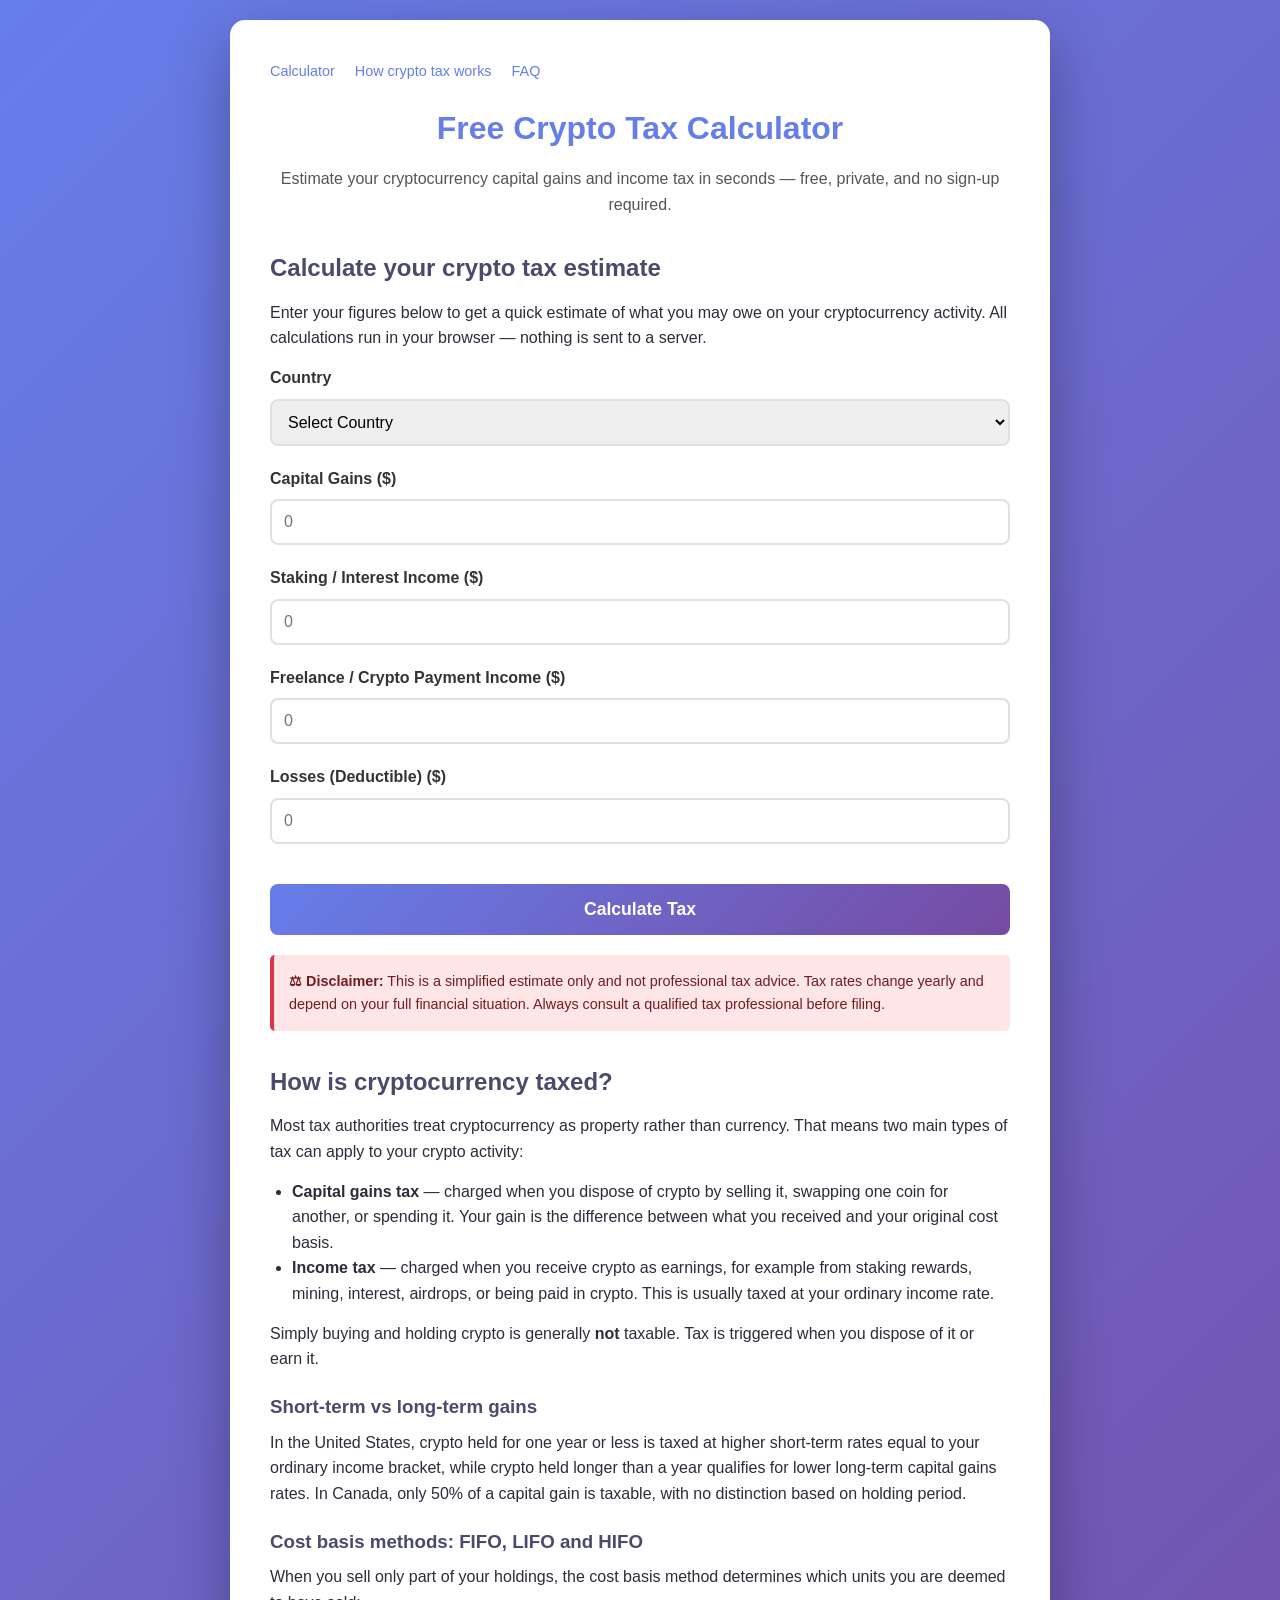
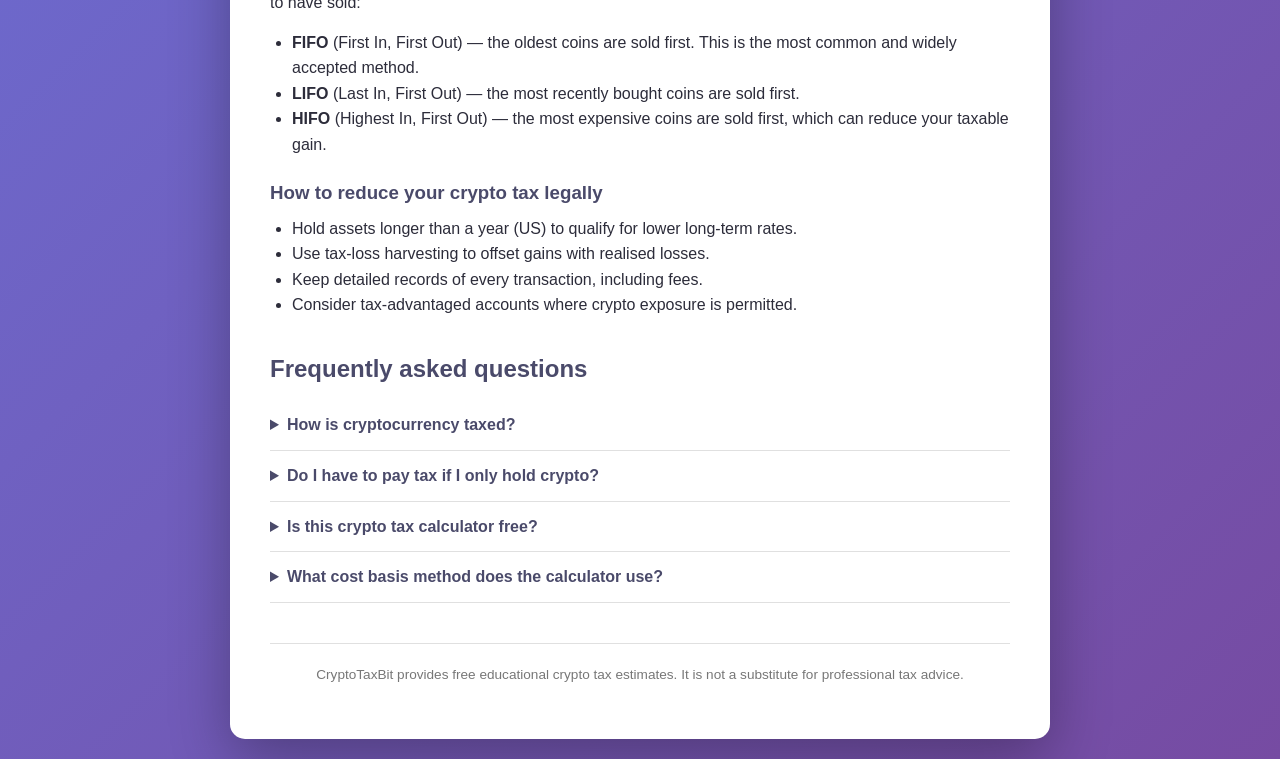
==== index.html @ a578b090 "Add SEO-optimized homepage, robots.txt and sitemap - Rename index.html.txt to index.html so it is se" ====
<!DOCTYPE html>
<html lang="en">
<head>
    <meta charset="UTF-8">
    <meta name="viewport" content="width=device-width, initial-scale=1.0">

    <!-- Primary SEO meta -->
    <title>Free Crypto Tax Calculator (2026) | Estimate Capital Gains & Income Tax</title>
    <meta name="description" content="Free crypto tax calculator. Estimate your cryptocurrency capital gains, staking and DeFi income tax for the US and Canada in seconds. No sign-up required.">
    <meta name="keywords" content="crypto tax calculator, cryptocurrency tax calculator, bitcoin tax calculator, crypto capital gains calculator, staking tax calculator">
    <link rel="canonical" href="https://cryptotaxbit.com/">
    <meta name="robots" content="index, follow, max-image-preview:large">
    <meta name="theme-color" content="#667eea">

    <!-- Open Graph -->
    <meta property="og:type" content="website">
    <meta property="og:site_name" content="CryptoTaxBit">
    <meta property="og:title" content="Free Crypto Tax Calculator (2026) | Capital Gains & Income">
    <meta property="og:description" content="Estimate your cryptocurrency capital gains, staking and DeFi income tax for the US and Canada in seconds. Free, private, no sign-up.">
    <meta property="og:url" content="https://cryptotaxbit.com/">
    <meta property="og:image" content="https://cryptotaxbit.com/og-image.png">

    <!-- Twitter -->
    <meta name="twitter:card" content="summary_large_image">
    <meta name="twitter:title" content="Free Crypto Tax Calculator (2026)">
    <meta name="twitter:description" content="Estimate your crypto capital gains and income tax for the US and Canada in seconds. Free, no sign-up.">
    <meta name="twitter:image" content="https://cryptotaxbit.com/og-image.png">

    <!-- Structured data: WebApplication -->
    <script type="application/ld+json">
    {
      "@context": "https://schema.org",
      "@type": "WebApplication",
      "name": "CryptoTaxBit Crypto Tax Calculator",
      "url": "https://cryptotaxbit.com/",
      "applicationCategory": "FinanceApplication",
      "operatingSystem": "Any (web browser)",
      "description": "Free crypto tax calculator to estimate cryptocurrency capital gains, staking and DeFi income tax for the US and Canada.",
      "offers": {
        "@type": "Offer",
        "price": "0",
        "priceCurrency": "USD"
      }
    }
    </script>

    <!-- Structured data: FAQ -->
    <script type="application/ld+json">
    {
      "@context": "https://schema.org",
      "@type": "FAQPage",
      "mainEntity": [
        {
          "@type": "Question",
          "name": "How is cryptocurrency taxed?",
          "acceptedAnswer": {
            "@type": "Answer",
            "text": "In most countries, including the US and Canada, selling, swapping or spending crypto is a taxable event subject to capital gains tax. Crypto earned from staking, mining, interest or as payment is usually taxed as income at your ordinary rate."
          }
        },
        {
          "@type": "Question",
          "name": "Do I have to pay tax if I only hold crypto?",
          "acceptedAnswer": {
            "@type": "Answer",
            "text": "No. Simply buying and holding cryptocurrency is generally not a taxable event. Tax is typically triggered when you dispose of crypto by selling, trading, or spending it, or when you receive crypto as income."
          }
        },
        {
          "@type": "Question",
          "name": "Is this crypto tax calculator free?",
          "acceptedAnswer": {
            "@type": "Answer",
            "text": "Yes. The CryptoTaxBit calculator is completely free to use, requires no sign-up, and runs entirely in your browser so your figures stay private."
          }
        },
        {
          "@type": "Question",
          "name": "What cost basis method does the calculator use?",
          "acceptedAnswer": {
            "@type": "Answer",
            "text": "This tool gives a simplified estimate based on your total gains and income. For exact filing you should track each disposal using an accepted cost basis method such as FIFO, LIFO or HIFO, and consult a tax professional."
          }
        }
      ]
    }
    </script>

    <style>
        * { margin: 0; padding: 0; box-sizing: border-box; }
        body {
            font-family: 'Segoe UI', Tahoma, Geneva, Verdana, sans-serif;
            background: linear-gradient(135deg, #667eea 0%, #764ba2 100%);
            min-height: 100vh;
            padding: 20px;
            color: #2c2c3a;
            line-height: 1.6;
        }
        .container {
            max-width: 820px;
            margin: 0 auto;
            background: white;
            border-radius: 15px;
            box-shadow: 0 20px 60px rgba(0,0,0,0.3);
            padding: 40px;
        }
        header nav { font-size: 0.9em; margin-bottom: 20px; }
        header nav a { color: #667eea; text-decoration: none; margin-right: 16px; }
        h1 { color: #667eea; margin-bottom: 12px; text-align: center; }
        .subtitle { text-align: center; color: #555; margin-bottom: 30px; }
        h2 { color: #4a4a6a; margin: 32px 0 12px; }
        h3 { color: #4a4a6a; margin: 20px 0 8px; }
        p { margin-bottom: 14px; }
        ul { margin: 0 0 14px 22px; }
        .form-group { margin-bottom: 20px; }
        label { display: block; font-weight: 600; margin-bottom: 8px; color: #333; }
        input, select { width: 100%; padding: 12px; border: 2px solid #e0e0e0; border-radius: 8px; font-size: 1em; }
        input:focus, select:focus { outline: none; border-color: #667eea; }
        button { width: 100%; padding: 15px; background: linear-gradient(135deg, #667eea 0%, #764ba2 100%); color: white; border: none; border-radius: 8px; font-size: 1.1em; font-weight: 600; cursor: pointer; margin-top: 20px; }
        button:hover { transform: translateY(-2px); box-shadow: 0 10px 25px rgba(102, 126, 234, 0.3); }
        .results { background: #f0f8ff; border: 2px solid #667eea; padding: 25px; border-radius: 10px; margin-top: 30px; display: none; }
        .results.show { display: block; }
        .result-item { display: flex; justify-content: space-between; padding: 10px 0; border-bottom: 1px solid #e0e0e0; }
        .result-value { color: #667eea; font-weight: 700; font-size: 1.1em; }
        .disclaimer { background: #ffe6e6; border-left: 4px solid #dc3545; padding: 15px; margin-top: 20px; border-radius: 5px; font-size: 0.9em; color: #721c24; }
        details { border-bottom: 1px solid #e0e0e0; padding: 12px 0; }
        summary { font-weight: 600; cursor: pointer; color: #4a4a6a; }
        footer { margin-top: 40px; padding-top: 20px; border-top: 1px solid #e0e0e0; font-size: 0.85em; color: #777; text-align: center; }
    </style>
</head>
<body>
    <div class="container">
        <header>
            <nav aria-label="Primary">
                <a href="#calculator">Calculator</a>
                <a href="#how-it-works">How crypto tax works</a>
                <a href="#faq">FAQ</a>
            </nav>
            <h1>Free Crypto Tax Calculator</h1>
            <p class="subtitle">Estimate your cryptocurrency capital gains and income tax in seconds &mdash; free, private, and no sign-up required.</p>
        </header>

        <main>
            <section id="calculator" aria-labelledby="calc-heading">
                <h2 id="calc-heading">Calculate your crypto tax estimate</h2>
                <p>Enter your figures below to get a quick estimate of what you may owe on your cryptocurrency activity. All calculations run in your browser &mdash; nothing is sent to a server.</p>

                <div class="form-group">
                    <label for="country">Country</label>
                    <select id="country">
                        <option value="">Select Country</option>
                        <option value="us">United States</option>
                        <option value="canada">Canada</option>
                    </select>
                </div>

                <div class="form-group">
                    <label for="gains">Capital Gains ($)</label>
                    <input type="number" id="gains" placeholder="0" min="0" step="0.01">
                </div>

                <div class="form-group">
                    <label for="staking">Staking / Interest Income ($)</label>
                    <input type="number" id="staking" placeholder="0" min="0" step="0.01">
                </div>

                <div class="form-group">
                    <label for="freelance">Freelance / Crypto Payment Income ($)</label>
                    <input type="number" id="freelance" placeholder="0" min="0" step="0.01">
                </div>

                <div class="form-group">
                    <label for="losses">Losses (Deductible) ($)</label>
                    <input type="number" id="losses" placeholder="0" min="0" step="0.01">
                </div>

                <button onclick="calculateTax()">Calculate Tax</button>

                <div class="results" id="results">
                    <div class="result-item">
                        <span>Total Taxable Income:</span>
                        <span class="result-value">$<span id="taxable">0.00</span></span>
                    </div>
                    <div class="result-item">
                        <span>Estimated Tax:</span>
                        <span class="result-value">$<span id="tax">0.00</span></span>
                    </div>
                    <div class="result-item">
                        <span>Quarterly Payment:</span>
                        <span class="result-value">$<span id="quarterly">0.00</span></span>
                    </div>
                    <div class="result-item">
                        <span>Monthly Set-Aside:</span>
                        <span class="result-value">$<span id="monthly">0.00</span></span>
                    </div>
                </div>

                <div class="disclaimer">
                    <strong>&#9878; Disclaimer:</strong> This is a simplified estimate only and not professional tax advice. Tax rates change yearly and depend on your full financial situation. Always consult a qualified tax professional before filing.
                </div>
            </section>

            <section id="how-it-works" aria-labelledby="how-heading">
                <h2 id="how-heading">How is cryptocurrency taxed?</h2>
                <p>Most tax authorities treat cryptocurrency as property rather than currency. That means two main types of tax can apply to your crypto activity:</p>
                <ul>
                    <li><strong>Capital gains tax</strong> &mdash; charged when you dispose of crypto by selling it, swapping one coin for another, or spending it. Your gain is the difference between what you received and your original cost basis.</li>
                    <li><strong>Income tax</strong> &mdash; charged when you receive crypto as earnings, for example from staking rewards, mining, interest, airdrops, or being paid in crypto. This is usually taxed at your ordinary income rate.</li>
                </ul>
                <p>Simply buying and holding crypto is generally <strong>not</strong> taxable. Tax is triggered when you dispose of it or earn it.</p>

                <h3>Short-term vs long-term gains</h3>
                <p>In the United States, crypto held for one year or less is taxed at higher short-term rates equal to your ordinary income bracket, while crypto held longer than a year qualifies for lower long-term capital gains rates. In Canada, only 50% of a capital gain is taxable, with no distinction based on holding period.</p>

                <h3>Cost basis methods: FIFO, LIFO and HIFO</h3>
                <p>When you sell only part of your holdings, the cost basis method determines which units you are deemed to have sold:</p>
                <ul>
                    <li><strong>FIFO</strong> (First In, First Out) &mdash; the oldest coins are sold first. This is the most common and widely accepted method.</li>
                    <li><strong>LIFO</strong> (Last In, First Out) &mdash; the most recently bought coins are sold first.</li>
                    <li><strong>HIFO</strong> (Highest In, First Out) &mdash; the most expensive coins are sold first, which can reduce your taxable gain.</li>
                </ul>

                <h3>How to reduce your crypto tax legally</h3>
                <ul>
                    <li>Hold assets longer than a year (US) to qualify for lower long-term rates.</li>
                    <li>Use tax-loss harvesting to offset gains with realised losses.</li>
                    <li>Keep detailed records of every transaction, including fees.</li>
                    <li>Consider tax-advantaged accounts where crypto exposure is permitted.</li>
                </ul>
            </section>

            <section id="faq" aria-labelledby="faq-heading">
                <h2 id="faq-heading">Frequently asked questions</h2>

                <details>
                    <summary>How is cryptocurrency taxed?</summary>
                    <p>In most countries, including the US and Canada, selling, swapping or spending crypto is a taxable event subject to capital gains tax. Crypto earned from staking, mining, interest or as payment is usually taxed as income at your ordinary rate.</p>
                </details>

                <details>
                    <summary>Do I have to pay tax if I only hold crypto?</summary>
                    <p>No. Simply buying and holding cryptocurrency is generally not a taxable event. Tax is typically triggered when you dispose of crypto by selling, trading, or spending it, or when you receive crypto as income.</p>
                </details>

                <details>
                    <summary>Is this crypto tax calculator free?</summary>
                    <p>Yes. The CryptoTaxBit calculator is completely free to use, requires no sign-up, and runs entirely in your browser so your figures stay private.</p>
                </details>

                <details>
                    <summary>What cost basis method does the calculator use?</summary>
                    <p>This tool gives a simplified estimate based on your total gains and income. For exact filing you should track each disposal using an accepted cost basis method such as FIFO, LIFO or HIFO, and consult a tax professional.</p>
                </details>
            </section>
        </main>

        <footer>
            <p>CryptoTaxBit provides free educational crypto tax estimates. It is not a substitute for professional tax advice.</p>
        </footer>
    </div>

    <script>
        function calculateTax() {
            const country = document.getElementById('country').value;
            if (!country) { alert('Please select a country'); return; }

            const gains = parseFloat(document.getElementById('gains').value) || 0;
            const staking = parseFloat(document.getElementById('staking').value) || 0;
            const freelance = parseFloat(document.getElementById('freelance').value) || 0;
            const losses = parseFloat(document.getElementById('losses').value) || 0;

            const totalIncome = gains + staking + freelance;
            const taxable = Math.max(0, totalIncome - losses);

            let tax = 0;
            if (country === 'us') {
                if (taxable <= 11600) tax = taxable * 0.10;
                else if (taxable <= 47150) tax = 1160 + (taxable - 11600) * 0.12;
                else tax = 5426 + (taxable - 47150) * 0.22;
                tax += taxable * 0.05; // estimated state tax
                if (freelance > 0) tax += freelance * 0.153; // self-employment tax
            } else {
                if (taxable <= 55867) tax = taxable * 0.15;
                else if (taxable <= 111733) tax = 8380 + (taxable - 55867) * 0.205;
                else tax = 19630 + (taxable - 111733) * 0.26;
                tax += taxable * 0.08; // estimated provincial tax
            }

            const quarterly = tax / 4;
            const monthly = tax / 12;

            document.getElementById('taxable').textContent = taxable.toFixed(2);
            document.getElementById('tax').textContent = tax.toFixed(2);
            document.getElementById('quarterly').textContent = quarterly.toFixed(2);
            document.getElementById('monthly').textContent = monthly.toFixed(2);
            document.getElementById('results').classList.add('show');
        }
    </script>
</body>
</html>
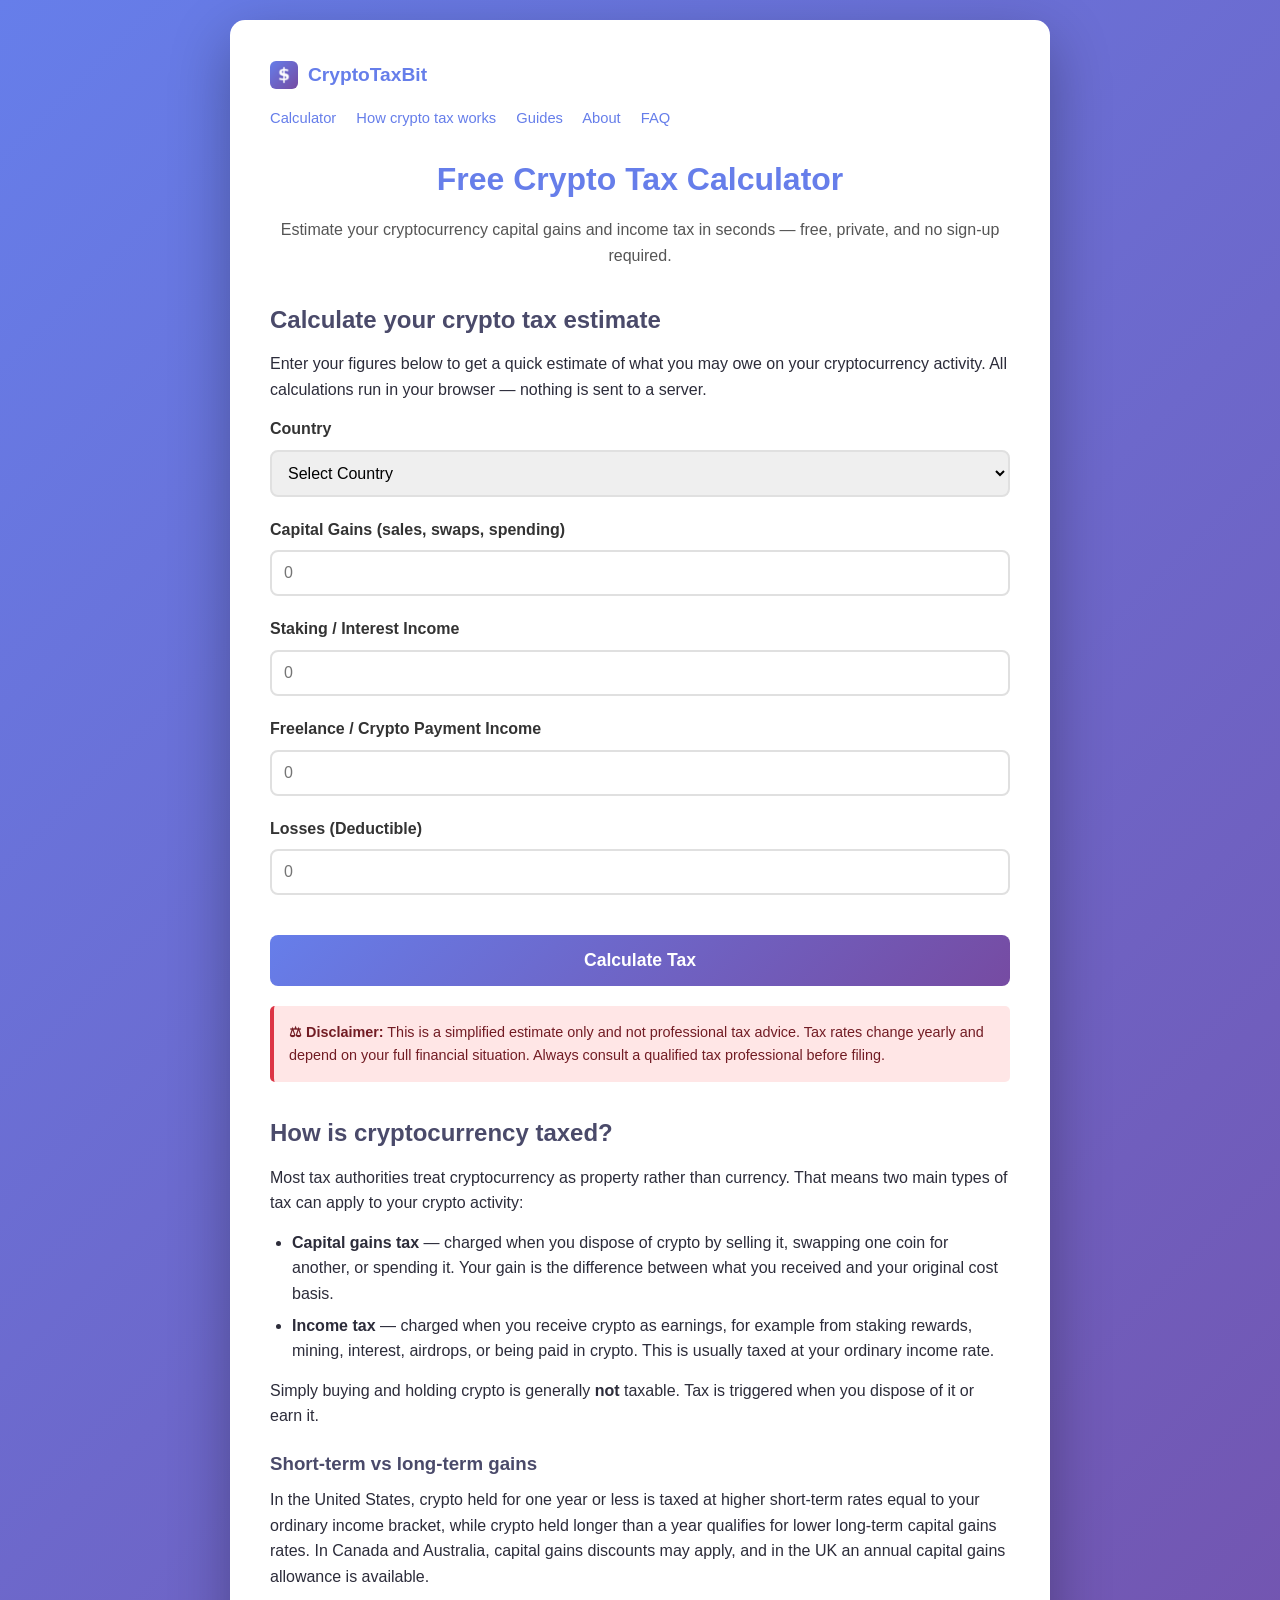
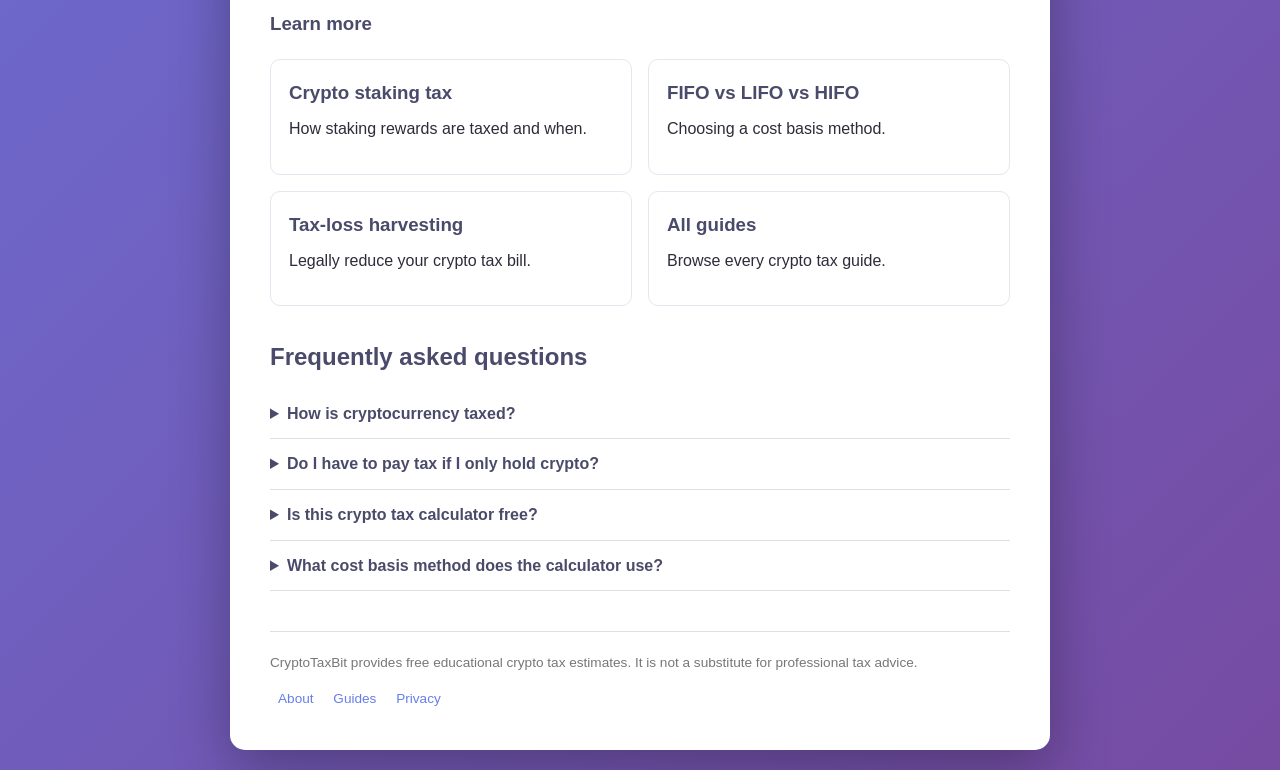
==== commit 3abc5e8e: "Build out full SEO site: guides, About, privacy, icons, OG image - Add favicon (.ico/.png), 1200x630" ====
--- a/index.html
+++ b/index.html
@@ -6,138 +6,99 @@
 
     <!-- Primary SEO meta -->
     <title>Free Crypto Tax Calculator (2026) | Estimate Capital Gains & Income Tax</title>
-    <meta name="description" content="Free crypto tax calculator. Estimate your cryptocurrency capital gains, staking and DeFi income tax for the US and Canada in seconds. No sign-up required.">
-    <meta name="keywords" content="crypto tax calculator, cryptocurrency tax calculator, bitcoin tax calculator, crypto capital gains calculator, staking tax calculator">
+    <meta name="description" content="Free crypto tax calculator. Estimate your cryptocurrency capital gains, staking and DeFi income tax for the US, UK, Canada and Australia in seconds. No sign-up required.">
     <link rel="canonical" href="https://cryptotaxbit.com/">
     <meta name="robots" content="index, follow, max-image-preview:large">
     <meta name="theme-color" content="#667eea">
+
+    <!-- Icons & manifest -->
+    <link rel="icon" href="/favicon.ico" sizes="any">
+    <link rel="icon" href="/favicon.png" type="image/png">
+    <link rel="apple-touch-icon" href="/favicon.png">
+    <link rel="manifest" href="/site.webmanifest">
 
     <!-- Open Graph -->
     <meta property="og:type" content="website">
     <meta property="og:site_name" content="CryptoTaxBit">
     <meta property="og:title" content="Free Crypto Tax Calculator (2026) | Capital Gains & Income">
-    <meta property="og:description" content="Estimate your cryptocurrency capital gains, staking and DeFi income tax for the US and Canada in seconds. Free, private, no sign-up.">
+    <meta property="og:description" content="Estimate your cryptocurrency capital gains, staking and DeFi income tax in seconds. Free, private, no sign-up.">
     <meta property="og:url" content="https://cryptotaxbit.com/">
     <meta property="og:image" content="https://cryptotaxbit.com/og-image.png">
+    <meta property="og:image:width" content="1200">
+    <meta property="og:image:height" content="630">
 
     <!-- Twitter -->
     <meta name="twitter:card" content="summary_large_image">
     <meta name="twitter:title" content="Free Crypto Tax Calculator (2026)">
-    <meta name="twitter:description" content="Estimate your crypto capital gains and income tax for the US and Canada in seconds. Free, no sign-up.">
+    <meta name="twitter:description" content="Estimate your crypto capital gains and income tax in seconds. Free, no sign-up.">
     <meta name="twitter:image" content="https://cryptotaxbit.com/og-image.png">
 
-    <!-- Structured data: WebApplication -->
+    <link rel="stylesheet" href="/styles.css">
+
+    <!-- Structured data -->
     <script type="application/ld+json">
     {
       "@context": "https://schema.org",
-      "@type": "WebApplication",
-      "name": "CryptoTaxBit Crypto Tax Calculator",
-      "url": "https://cryptotaxbit.com/",
-      "applicationCategory": "FinanceApplication",
-      "operatingSystem": "Any (web browser)",
-      "description": "Free crypto tax calculator to estimate cryptocurrency capital gains, staking and DeFi income tax for the US and Canada.",
-      "offers": {
-        "@type": "Offer",
-        "price": "0",
-        "priceCurrency": "USD"
-      }
-    }
-    </script>
-
-    <!-- Structured data: FAQ -->
-    <script type="application/ld+json">
-    {
-      "@context": "https://schema.org",
-      "@type": "FAQPage",
-      "mainEntity": [
+      "@graph": [
         {
-          "@type": "Question",
-          "name": "How is cryptocurrency taxed?",
-          "acceptedAnswer": {
-            "@type": "Answer",
-            "text": "In most countries, including the US and Canada, selling, swapping or spending crypto is a taxable event subject to capital gains tax. Crypto earned from staking, mining, interest or as payment is usually taxed as income at your ordinary rate."
-          }
+          "@type": "Organization",
+          "@id": "https://cryptotaxbit.com/#org",
+          "name": "CryptoTaxBit",
+          "url": "https://cryptotaxbit.com/",
+          "logo": "https://cryptotaxbit.com/favicon.png"
         },
         {
-          "@type": "Question",
-          "name": "Do I have to pay tax if I only hold crypto?",
-          "acceptedAnswer": {
-            "@type": "Answer",
-            "text": "No. Simply buying and holding cryptocurrency is generally not a taxable event. Tax is typically triggered when you dispose of crypto by selling, trading, or spending it, or when you receive crypto as income."
-          }
+          "@type": "WebApplication",
+          "name": "CryptoTaxBit Crypto Tax Calculator",
+          "url": "https://cryptotaxbit.com/",
+          "applicationCategory": "FinanceApplication",
+          "operatingSystem": "Any (web browser)",
+          "description": "Free crypto tax calculator to estimate cryptocurrency capital gains, staking and DeFi income tax for the US, UK, Canada and Australia.",
+          "publisher": { "@id": "https://cryptotaxbit.com/#org" },
+          "offers": { "@type": "Offer", "price": "0", "priceCurrency": "USD" }
         },
         {
-          "@type": "Question",
-          "name": "Is this crypto tax calculator free?",
-          "acceptedAnswer": {
-            "@type": "Answer",
-            "text": "Yes. The CryptoTaxBit calculator is completely free to use, requires no sign-up, and runs entirely in your browser so your figures stay private."
-          }
-        },
-        {
-          "@type": "Question",
-          "name": "What cost basis method does the calculator use?",
-          "acceptedAnswer": {
-            "@type": "Answer",
-            "text": "This tool gives a simplified estimate based on your total gains and income. For exact filing you should track each disposal using an accepted cost basis method such as FIFO, LIFO or HIFO, and consult a tax professional."
-          }
+          "@type": "FAQPage",
+          "mainEntity": [
+            {
+              "@type": "Question",
+              "name": "How is cryptocurrency taxed?",
+              "acceptedAnswer": { "@type": "Answer", "text": "In most countries, selling, swapping or spending crypto is a taxable event subject to capital gains tax. Crypto earned from staking, mining, interest or as payment is usually taxed as income at your ordinary rate." }
+            },
+            {
+              "@type": "Question",
+              "name": "Do I have to pay tax if I only hold crypto?",
+              "acceptedAnswer": { "@type": "Answer", "text": "No. Simply buying and holding cryptocurrency is generally not a taxable event. Tax is typically triggered when you dispose of crypto by selling, trading, or spending it, or when you receive crypto as income." }
+            },
+            {
+              "@type": "Question",
+              "name": "Is this crypto tax calculator free?",
+              "acceptedAnswer": { "@type": "Answer", "text": "Yes. The CryptoTaxBit calculator is completely free to use, requires no sign-up, and runs entirely in your browser so your figures stay private." }
+            },
+            {
+              "@type": "Question",
+              "name": "What cost basis method does the calculator use?",
+              "acceptedAnswer": { "@type": "Answer", "text": "This tool gives a simplified estimate based on your total gains and income. For exact filing you should track each disposal using an accepted cost basis method such as FIFO, LIFO or HIFO, and consult a tax professional." }
+            }
+          ]
         }
       ]
     }
     </script>
-
-    <style>
-        * { margin: 0; padding: 0; box-sizing: border-box; }
-        body {
-            font-family: 'Segoe UI', Tahoma, Geneva, Verdana, sans-serif;
-            background: linear-gradient(135deg, #667eea 0%, #764ba2 100%);
-            min-height: 100vh;
-            padding: 20px;
-            color: #2c2c3a;
-            line-height: 1.6;
-        }
-        .container {
-            max-width: 820px;
-            margin: 0 auto;
-            background: white;
-            border-radius: 15px;
-            box-shadow: 0 20px 60px rgba(0,0,0,0.3);
-            padding: 40px;
-        }
-        header nav { font-size: 0.9em; margin-bottom: 20px; }
-        header nav a { color: #667eea; text-decoration: none; margin-right: 16px; }
-        h1 { color: #667eea; margin-bottom: 12px; text-align: center; }
-        .subtitle { text-align: center; color: #555; margin-bottom: 30px; }
-        h2 { color: #4a4a6a; margin: 32px 0 12px; }
-        h3 { color: #4a4a6a; margin: 20px 0 8px; }
-        p { margin-bottom: 14px; }
-        ul { margin: 0 0 14px 22px; }
-        .form-group { margin-bottom: 20px; }
-        label { display: block; font-weight: 600; margin-bottom: 8px; color: #333; }
-        input, select { width: 100%; padding: 12px; border: 2px solid #e0e0e0; border-radius: 8px; font-size: 1em; }
-        input:focus, select:focus { outline: none; border-color: #667eea; }
-        button { width: 100%; padding: 15px; background: linear-gradient(135deg, #667eea 0%, #764ba2 100%); color: white; border: none; border-radius: 8px; font-size: 1.1em; font-weight: 600; cursor: pointer; margin-top: 20px; }
-        button:hover { transform: translateY(-2px); box-shadow: 0 10px 25px rgba(102, 126, 234, 0.3); }
-        .results { background: #f0f8ff; border: 2px solid #667eea; padding: 25px; border-radius: 10px; margin-top: 30px; display: none; }
-        .results.show { display: block; }
-        .result-item { display: flex; justify-content: space-between; padding: 10px 0; border-bottom: 1px solid #e0e0e0; }
-        .result-value { color: #667eea; font-weight: 700; font-size: 1.1em; }
-        .disclaimer { background: #ffe6e6; border-left: 4px solid #dc3545; padding: 15px; margin-top: 20px; border-radius: 5px; font-size: 0.9em; color: #721c24; }
-        details { border-bottom: 1px solid #e0e0e0; padding: 12px 0; }
-        summary { font-weight: 600; cursor: pointer; color: #4a4a6a; }
-        footer { margin-top: 40px; padding-top: 20px; border-top: 1px solid #e0e0e0; font-size: 0.85em; color: #777; text-align: center; }
-    </style>
 </head>
 <body>
     <div class="container">
         <header>
+            <a class="brand" href="/"><img src="/favicon.png" alt="CryptoTaxBit logo" width="28" height="28"> CryptoTaxBit</a>
             <nav aria-label="Primary">
                 <a href="#calculator">Calculator</a>
                 <a href="#how-it-works">How crypto tax works</a>
+                <a href="/guides/">Guides</a>
+                <a href="/about.html">About</a>
                 <a href="#faq">FAQ</a>
             </nav>
-            <h1>Free Crypto Tax Calculator</h1>
-            <p class="subtitle">Estimate your cryptocurrency capital gains and income tax in seconds &mdash; free, private, and no sign-up required.</p>
+            <h1 class="center">Free Crypto Tax Calculator</h1>
+            <p class="subtitle center">Estimate your cryptocurrency capital gains and income tax in seconds &mdash; free, private, and no sign-up required.</p>
         </header>
 
         <main>
@@ -150,27 +111,29 @@
                     <select id="country">
                         <option value="">Select Country</option>
                         <option value="us">United States</option>
+                        <option value="uk">United Kingdom</option>
                         <option value="canada">Canada</option>
+                        <option value="australia">Australia</option>
                     </select>
                 </div>
 
                 <div class="form-group">
-                    <label for="gains">Capital Gains ($)</label>
+                    <label for="gains">Capital Gains (sales, swaps, spending)</label>
                     <input type="number" id="gains" placeholder="0" min="0" step="0.01">
                 </div>
 
                 <div class="form-group">
-                    <label for="staking">Staking / Interest Income ($)</label>
+                    <label for="staking">Staking / Interest Income</label>
                     <input type="number" id="staking" placeholder="0" min="0" step="0.01">
                 </div>
 
                 <div class="form-group">
-                    <label for="freelance">Freelance / Crypto Payment Income ($)</label>
+                    <label for="freelance">Freelance / Crypto Payment Income</label>
                     <input type="number" id="freelance" placeholder="0" min="0" step="0.01">
                 </div>
 
                 <div class="form-group">
-                    <label for="losses">Losses (Deductible) ($)</label>
+                    <label for="losses">Losses (Deductible)</label>
                     <input type="number" id="losses" placeholder="0" min="0" step="0.01">
                 </div>
 
@@ -178,20 +141,20 @@
 
                 <div class="results" id="results">
                     <div class="result-item">
-                        <span>Total Taxable Income:</span>
-                        <span class="result-value">$<span id="taxable">0.00</span></span>
+                        <span>Total Taxable Amount:</span>
+                        <span class="result-value"><span id="taxable">0.00</span></span>
                     </div>
                     <div class="result-item">
                         <span>Estimated Tax:</span>
-                        <span class="result-value">$<span id="tax">0.00</span></span>
+                        <span class="result-value"><span id="tax">0.00</span></span>
                     </div>
                     <div class="result-item">
                         <span>Quarterly Payment:</span>
-                        <span class="result-value">$<span id="quarterly">0.00</span></span>
+                        <span class="result-value"><span id="quarterly">0.00</span></span>
                     </div>
                     <div class="result-item">
                         <span>Monthly Set-Aside:</span>
-                        <span class="result-value">$<span id="monthly">0.00</span></span>
+                        <span class="result-value"><span id="monthly">0.00</span></span>
                     </div>
                 </div>
 
@@ -210,43 +173,31 @@
                 <p>Simply buying and holding crypto is generally <strong>not</strong> taxable. Tax is triggered when you dispose of it or earn it.</p>
 
                 <h3>Short-term vs long-term gains</h3>
-                <p>In the United States, crypto held for one year or less is taxed at higher short-term rates equal to your ordinary income bracket, while crypto held longer than a year qualifies for lower long-term capital gains rates. In Canada, only 50% of a capital gain is taxable, with no distinction based on holding period.</p>
-
-                <h3>Cost basis methods: FIFO, LIFO and HIFO</h3>
-                <p>When you sell only part of your holdings, the cost basis method determines which units you are deemed to have sold:</p>
-                <ul>
-                    <li><strong>FIFO</strong> (First In, First Out) &mdash; the oldest coins are sold first. This is the most common and widely accepted method.</li>
-                    <li><strong>LIFO</strong> (Last In, First Out) &mdash; the most recently bought coins are sold first.</li>
-                    <li><strong>HIFO</strong> (Highest In, First Out) &mdash; the most expensive coins are sold first, which can reduce your taxable gain.</li>
-                </ul>
-
-                <h3>How to reduce your crypto tax legally</h3>
-                <ul>
-                    <li>Hold assets longer than a year (US) to qualify for lower long-term rates.</li>
-                    <li>Use tax-loss harvesting to offset gains with realised losses.</li>
-                    <li>Keep detailed records of every transaction, including fees.</li>
-                    <li>Consider tax-advantaged accounts where crypto exposure is permitted.</li>
-                </ul>
+                <p>In the United States, crypto held for one year or less is taxed at higher short-term rates equal to your ordinary income bracket, while crypto held longer than a year qualifies for lower long-term capital gains rates. In Canada and Australia, capital gains discounts may apply, and in the UK an annual capital gains allowance is available.</p>
+
+                <h3>Learn more</h3>
+                <div class="card-grid">
+                    <a class="card" href="/guides/crypto-staking-tax.html"><h3>Crypto staking tax</h3><p>How staking rewards are taxed and when.</p></a>
+                    <a class="card" href="/guides/fifo-lifo-hifo-crypto.html"><h3>FIFO vs LIFO vs HIFO</h3><p>Choosing a cost basis method.</p></a>
+                    <a class="card" href="/guides/crypto-tax-loss-harvesting.html"><h3>Tax-loss harvesting</h3><p>Legally reduce your crypto tax bill.</p></a>
+                    <a class="card" href="/guides/"><h3>All guides</h3><p>Browse every crypto tax guide.</p></a>
+                </div>
             </section>
 
             <section id="faq" aria-labelledby="faq-heading">
                 <h2 id="faq-heading">Frequently asked questions</h2>
-
                 <details>
                     <summary>How is cryptocurrency taxed?</summary>
-                    <p>In most countries, including the US and Canada, selling, swapping or spending crypto is a taxable event subject to capital gains tax. Crypto earned from staking, mining, interest or as payment is usually taxed as income at your ordinary rate.</p>
-                </details>
-
+                    <p>In most countries, selling, swapping or spending crypto is a taxable event subject to capital gains tax. Crypto earned from staking, mining, interest or as payment is usually taxed as income at your ordinary rate.</p>
+                </details>
                 <details>
                     <summary>Do I have to pay tax if I only hold crypto?</summary>
                     <p>No. Simply buying and holding cryptocurrency is generally not a taxable event. Tax is typically triggered when you dispose of crypto by selling, trading, or spending it, or when you receive crypto as income.</p>
                 </details>
-
                 <details>
                     <summary>Is this crypto tax calculator free?</summary>
                     <p>Yes. The CryptoTaxBit calculator is completely free to use, requires no sign-up, and runs entirely in your browser so your figures stay private.</p>
                 </details>
-
                 <details>
                     <summary>What cost basis method does the calculator use?</summary>
                     <p>This tool gives a simplified estimate based on your total gains and income. For exact filing you should track each disposal using an accepted cost basis method such as FIFO, LIFO or HIFO, and consult a tax professional.</p>
@@ -256,6 +207,11 @@
 
         <footer>
             <p>CryptoTaxBit provides free educational crypto tax estimates. It is not a substitute for professional tax advice.</p>
+            <nav aria-label="Footer">
+                <a href="/about.html">About</a>
+                <a href="/guides/">Guides</a>
+                <a href="/privacy.html">Privacy</a>
+            </nav>
         </footer>
     </div>
 
@@ -279,7 +235,16 @@
                 else tax = 5426 + (taxable - 47150) * 0.22;
                 tax += taxable * 0.05; // estimated state tax
                 if (freelance > 0) tax += freelance * 0.153; // self-employment tax
-            } else {
+            } else if (country === 'uk') {
+                // simplified: 20% on gains above allowance, 20% basic income
+                const cgAllowance = 3000;
+                const taxableGains = Math.max(0, (gains - losses)) ;
+                tax = Math.max(0, taxableGains - cgAllowance) * 0.20;
+                tax += (staking + freelance) * 0.20;
+            } else if (country === 'australia') {
+                // simplified flat estimate
+                tax = taxable * 0.325;
+            } else { // canada
                 if (taxable <= 55867) tax = taxable * 0.15;
                 else if (taxable <= 111733) tax = 8380 + (taxable - 55867) * 0.205;
                 else tax = 19630 + (taxable - 111733) * 0.26;
--- a/styles.css
+++ b/styles.css
@@ -0,0 +1,55 @@
+* { margin: 0; padding: 0; box-sizing: border-box; }
+body {
+    font-family: 'Segoe UI', Tahoma, Geneva, Verdana, sans-serif;
+    background: linear-gradient(135deg, #667eea 0%, #764ba2 100%);
+    min-height: 100vh;
+    padding: 20px;
+    color: #2c2c3a;
+    line-height: 1.6;
+}
+.container {
+    max-width: 820px;
+    margin: 0 auto;
+    background: white;
+    border-radius: 15px;
+    box-shadow: 0 20px 60px rgba(0,0,0,0.3);
+    padding: 40px;
+}
+.brand { display: flex; align-items: center; gap: 10px; font-weight: 700; color: #667eea; font-size: 1.2em; text-decoration: none; }
+.brand img { width: 28px; height: 28px; border-radius: 6px; }
+header nav { font-size: 0.92em; margin: 16px 0 24px; }
+header nav a { color: #667eea; text-decoration: none; margin-right: 16px; }
+header nav a:hover { text-decoration: underline; }
+.breadcrumb { font-size: 0.85em; color: #888; margin-bottom: 16px; }
+.breadcrumb a { color: #667eea; text-decoration: none; }
+h1 { color: #667eea; margin-bottom: 12px; }
+h1.center { text-align: center; }
+.subtitle { color: #555; margin-bottom: 30px; }
+.subtitle.center { text-align: center; }
+h2 { color: #4a4a6a; margin: 32px 0 12px; }
+h3 { color: #4a4a6a; margin: 20px 0 8px; }
+p { margin-bottom: 14px; }
+ul, ol { margin: 0 0 14px 22px; }
+li { margin-bottom: 6px; }
+a { color: #667eea; }
+.form-group { margin-bottom: 20px; }
+label { display: block; font-weight: 600; margin-bottom: 8px; color: #333; }
+input, select { width: 100%; padding: 12px; border: 2px solid #e0e0e0; border-radius: 8px; font-size: 1em; }
+input:focus, select:focus { outline: none; border-color: #667eea; }
+button { width: 100%; padding: 15px; background: linear-gradient(135deg, #667eea 0%, #764ba2 100%); color: white; border: none; border-radius: 8px; font-size: 1.1em; font-weight: 600; cursor: pointer; margin-top: 20px; }
+button:hover { transform: translateY(-2px); box-shadow: 0 10px 25px rgba(102, 126, 234, 0.3); }
+.results { background: #f0f8ff; border: 2px solid #667eea; padding: 25px; border-radius: 10px; margin-top: 30px; display: none; }
+.results.show { display: block; }
+.result-item { display: flex; justify-content: space-between; padding: 10px 0; border-bottom: 1px solid #e0e0e0; }
+.result-value { color: #667eea; font-weight: 700; font-size: 1.1em; }
+.disclaimer { background: #ffe6e6; border-left: 4px solid #dc3545; padding: 15px; margin-top: 20px; border-radius: 5px; font-size: 0.9em; color: #721c24; }
+details { border-bottom: 1px solid #e0e0e0; padding: 12px 0; }
+summary { font-weight: 600; cursor: pointer; color: #4a4a6a; }
+.card-grid { display: grid; grid-template-columns: 1fr 1fr; gap: 16px; margin: 20px 0; }
+.card { display: block; border: 1px solid #e6e6f0; border-radius: 10px; padding: 18px; text-decoration: none; color: inherit; transition: box-shadow .2s; }
+.card:hover { box-shadow: 0 8px 20px rgba(102,126,234,0.15); }
+.card h3 { margin-top: 0; }
+.cta { background: #f0f8ff; border: 1px solid #cfe2ff; border-radius: 10px; padding: 20px; margin: 24px 0; text-align: center; }
+footer { margin-top: 40px; padding-top: 20px; border-top: 1px solid #e0e0e0; font-size: 0.85em; color: #777; }
+footer nav a { color: #667eea; text-decoration: none; margin: 0 8px; }
+@media (max-width: 600px) { .card-grid { grid-template-columns: 1fr; } .container { padding: 24px; } }
